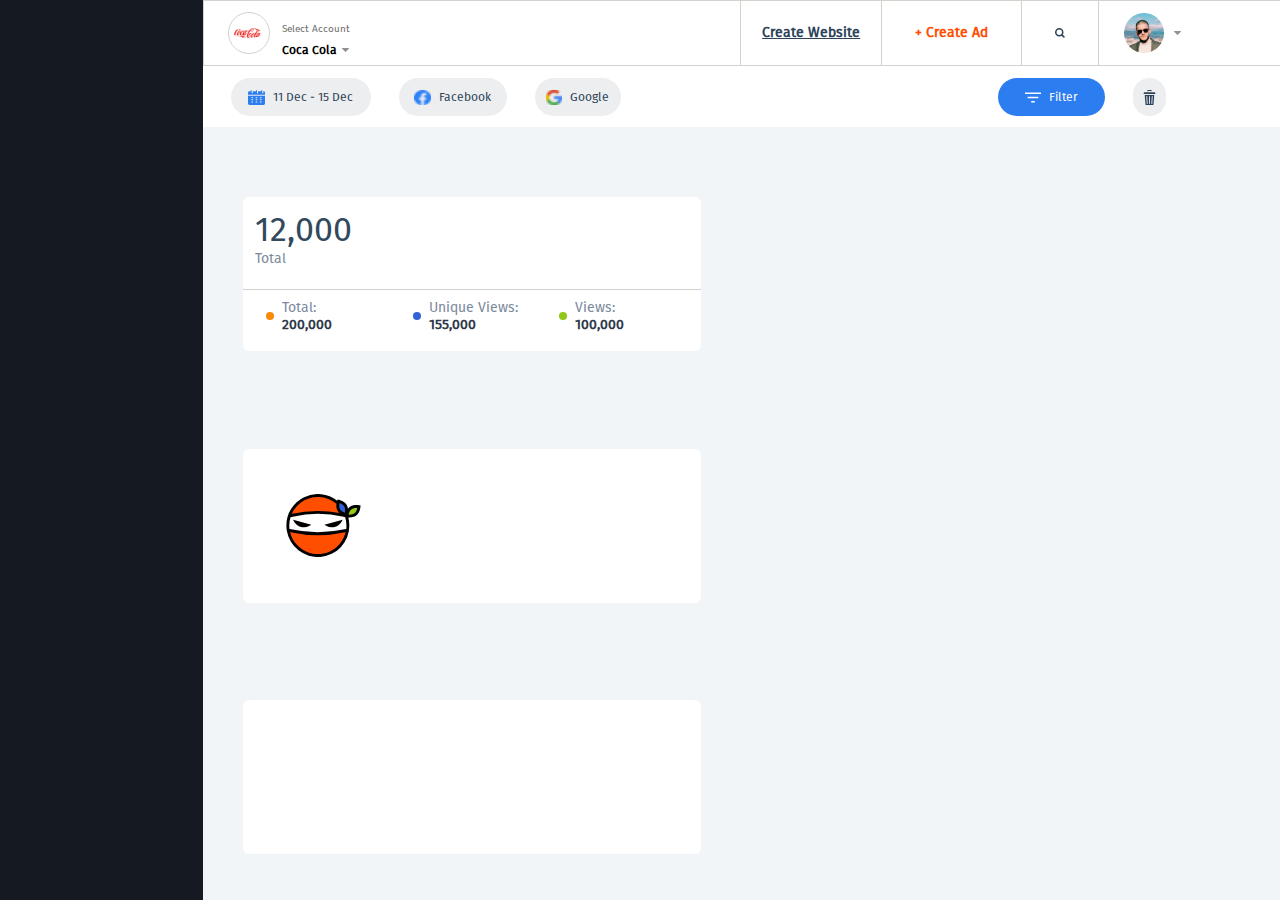
==== index.html @ 3c380040 "initial commit" ====
<!DOCTYPE html>
<html lang="en">
<head>
    <meta charset="UTF-8">
    <meta name="viewport" content="width=device-width, initial-scale=1.0">
    <link rel="stylesheet" href="index.css">
    <title>Document</title>
</head>
<body>
    <div class="sidebar"></div>
    <div class="content">
        <div class='header'>
            <div class='header-top'>
                <div class='row-1'>
                <div class='bg'><img src="Image 1.png" alt=""></div>
                <div class='account'>
                    <div class='select-account'>Select Account</div>
                    <div class='account-name'>Coca Cola <img src="down-arrow.svg" alt=""></div>
                </div>
            </div>
                <div class='create-website'>Create Website</div>
                <div class='create-website create-ad'>+ Create Ad</div>
                <div class='search'> <img src="search (6).svg" alt=""></div>
                <div class='profile'> 
                    <img class='img-profile' src="82698388_2507216622855440_4714711335986790400_o.png" alt="">
                    <img class='arrow' src="down-arrow.svg" alt="">
                </div>
            </div>
            <div class='header-bottom'>
                <div class='date'>
                    <img src="calendar (1).svg" alt="">
                    <p>11 Dec - 15 Dec</p>
                </div>
                <div class='date fb'>
                    <img src="Image 7.png" alt="">
                    <p>Facebook</p>
                </div>
                <div class='date google'>
                    <img src="Image 8.png" alt="">
                    <p>Google</p>
                </div>
                <div class='date filter'>
                    <img src="filter (2).svg" alt="">
                    <p>Filter</p>
                </div>
                <div class='date trash'>
                    <img src="trash.svg" alt="">
                </div>
            </div>
        </div>
        <div class='main-content'>
            <div class='content-left'>
                <div class='column'>
                    <div class='content-style'>
                        <div class='total-num'>
                            <p class='txt-total'>12,000</p>
                            <p class='txt-total-p'>Total</p>
                        </div>
                        <div class='data-total'>
                        <div class='data total'>
                            <div class='circle'></div>
                            <div class='txt-data'>
                                <p class='titles'>Total:</p>
                                <p class='numbers'>200,000</p>
                            </div>
                        </div>
                        <div class='data unique-views'>
                            <div class='circle'></div>
                            <div class='txt-data'>
                                <p class='titles'>Unique Views:</p>
                                <p class='numbers'>155,000 </p>
                            </div>
                        </div>
                        <div class='data views'>
                            <div class='circle'></div>
                            <div class='txt-data'>
                                <p class='titles'>Views:</p>
                                <p class='numbers'>100,000</p>
                            </div>
                        </div>
                    </div>
                    </div>
                    <div class='content-style'>
                        <div class='ninja'>
                            <img class='img-ninja' src="ninja.svg" alt="">
                        </div>
                        <div class='txt-ninja'>
                            
                        </div>
                    </div>
                    <div class='content-style'></div>
                </div>
            </div>
            <div></div>
        </div>
    </div>
</body>
</html>
---- index.css ----
@font-face {
    font-family: FiraGO;
    src: url(fonts/FiraGO-Regular.ttf);
  }

body {
    margin: 0;
    padding: 0;
    display: flex;
    flex-direction: row;
    box-sizing: border-box;
  }
  .sidebar {
    width: 16%;
    max-width: 215px;
    min-height: 100vh;
    background-color: #151a22;
  }
.content {
    width: 85%;
    max-width: 1151px;
    display: flex;
    min-height: 876px;
    flex-direction: column;
}
.header {
    /* height: 17%; */
    height: 148px;
    width: 100%;
    min-height: 74px;
}
.header-top {
    height: 50%;
    width: 100%;
    border: 1px solid rgb(211, 211, 205);
    display: flex;
    flex-direction: row;
}
.row-1 {
    width: 50%;
    height: 100%;
    display: flex;
    flex-direction: row;
    border-right: 1px solid rgb(211, 211, 205);
}
.bg {
    width: 40px;
    height:40px;
    border-radius: 22px;
    margin-left: 24px;
    align-self: center;
    border: 1px solid rgb(211, 211, 205);
}
.header-top img {
    width: 28px;
    height: 10px;
    object-fit: contain;
    border-radius: 22px;
    padding: 15px 5px;
}
.account {
    display: flex;
    flex-direction: column;
    height: 100%;
    margin-left: 12px;
}
.select-account {
    font-family: FiraGO;
    font-size: 10px;
    font-weight: normal;
    color: #727272;
    margin-top: 30%;
    height: 50%;
}
.account-name {
    margin-bottom: 20%;
    width: 100%;
    height: 50%;
    font-family: FiraGO;
    font-size: 12px;
    font-weight: bold;
    color: #000000;
    display: flex;
    flex-direction: row;
    align-items: center;
}
.account-name img {
    width: 7px;
    height: 4px;
}
.create-website {
    width: 13%;
    height: 100%;
    border-right: 1px solid rgb(211, 211, 205);
    font-family: FiraGO;
    font-size: 14px;
    font-weight: bold;
    font-stretch: normal;
    font-style: normal;
    line-height: 2.29;
    letter-spacing: normal;
    text-align: left;
    color: #2c435a;
    text-align: center;
    display: flex;
    align-items: center;
    justify-content: center;
    text-decoration-line: underline;
}
.create-ad {
    color: #ff4e00;
    text-decoration-line: none;
}
.search {
    width: 7%;
    height: 100%;
    border-right: 1px solid rgb(211, 211, 205);
    display: flex;
    align-items: center;
    justify-content: center;
}
.search img {
    width: 10.5px;
    height: 10.5px;
}
.profile {
    width: 17%;
    height: 100%;
    display: flex;
    flex-direction: row;
    align-items: center;
    justify-content: start;
}
.profile .img-profile {
    width: 40px;
    height: 40px;
    border-radius: 22px;
    margin-left: 20px;
}
.profile .arrow {
    width: 7px;
    height: 4px;
}

.header-bottom {
    width: 100%;
    height: 50%;
    display: flex;
    flex-direction: row;
    align-items: center;
    border-bottom: 1px solid rgb(211, 211, 205);
}
.date {
    width: 13%;
    height: 26%;
    max-width: 151px;
    min-height: 38px;
    display: flex;
    flex-direction: row;
    align-items: center;
    border-radius: 46px;
    background-color: #eceeef;
    margin-left: 28px;
    justify-content: center;
}
.date img {
    width: 16.6px;
    height: 15px;
}
.date p {
    font-family: FiraGO;
    font-size: 12px;
    font-weight: 500;
    color: #2c435a;
    margin-left: 8px;
}
.fb {
    width: 10%;
}
.google {
    width: 8%;
}
.filter {
    width: 10%;
    background-color: #2c7df0;
    margin-left: 35%;
}
.filter p {
    color: #fff;
}
.trash {
    width: 3%;
}

.main-content {
    display: flex;
    flex-direction: row;
    width: 100%;
    height: 100%;
    background-color: #f1f5f8;
}
.content-left {
    width: 50%;
}
.column {
    width: 85%;
    margin: 13% auto;
    height: 85%;
    max-width: 490px;
    display: flex;
    flex-direction: column;
    justify-content: space-between;
}
.content-style {
    width: 100%;
    height: 22%;
    min-height: 154px;
    background-color: #ffffff;
    display: flex;
    flex-direction: column;
    border-radius: 6px;
}
.total-num {
    width: 100%;
    height: 60%;
    display: flex;
    flex-direction: column;
    border-bottom: 1px solid rgb(211, 211, 205);
}
.txt-total {
    margin: 0;
    font-family: FiraGO;
    font-size: 34px;
    font-weight: normal;
    letter-spacing: normal;
    color: #32495e;
    margin-left: 12px;
    margin-top: 12px;
}
.txt-total-p {
    margin: 0;
    margin-left: 12px;
    font-family: FiraGO;
    font-size: 14px;
    font-weight: 500;
    font-stretch: normal;
    font-style: normal;
    color: #7c899d;
    }
.data-total {
    height: 40%;
    width: 100%;
    display: flex;
    flex-direction: row;
}
.data {
    width: 27%;
    height: 25%;
    margin-top: 4%;
    margin-left: 5%;
    display: flex;
    flex-direction: row;
    align-items: center;
}
.circle {
    width: 8px;
    height: 8px;
    background-color: #f78b06;
    border-radius: 22px;
}
.unique-views .circle {
    background-color: #3261d8;
}
.views .circle {
    background-color: #91c716;
}
.txt-data {
    display: flex;
    flex-direction: column;
}
.data-total p {
    margin: 0;
    margin-left: 8px;
}
.titles, .numbers{
    font-family: FiraGO;
    font-size: 14px;
    font-weight: normal;
    font-stretch: normal;
    font-style: normal;
    color: #7c899d;
}
.numbers {
    font-weight: bold;
    color: #2e3849;
}
.ninja {
    width: 35%;
    height: 100%;
    display: flex;
    align-items: center;
    justify-content: center;
}
.img-ninja {
    width: 75px;
    height: 63px;
}
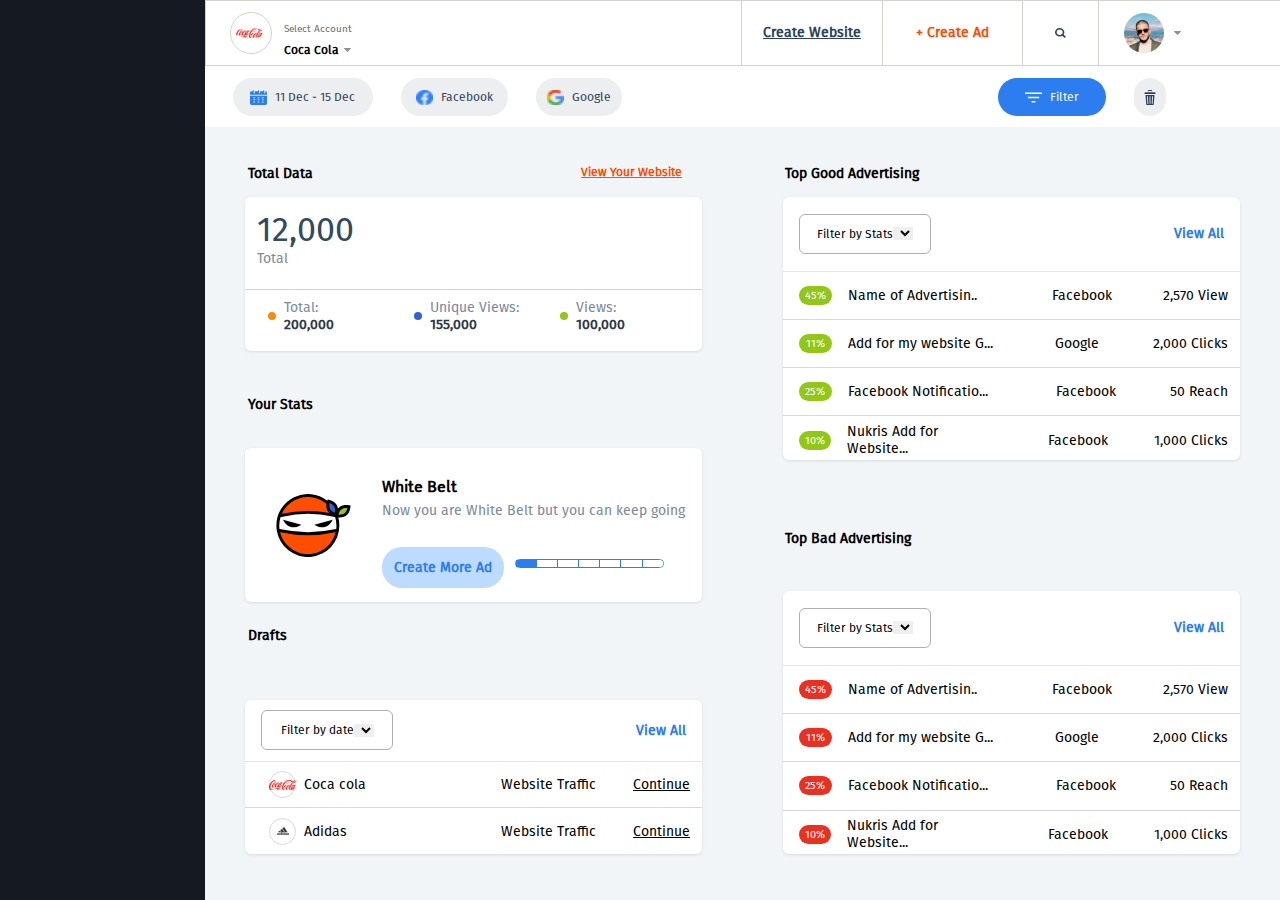
==== commit 6a407e39: "finished dashboard" ====
--- a/index.html
+++ b/index.html
@@ -12,44 +12,48 @@
         <div class='header'>
             <div class='header-top'>
                 <div class='row-1'>
-                <div class='bg'><img src="Image 1.png" alt=""></div>
+                <div class='bg'><img src="assets/photos/Image 1.png" alt=""></div>
                 <div class='account'>
                     <div class='select-account'>Select Account</div>
-                    <div class='account-name'>Coca Cola <img src="down-arrow.svg" alt=""></div>
+                    <div class='account-name'>Coca Cola <img src="assets/photos/down-arrow.svg" alt=""></div>
                 </div>
             </div>
                 <div class='create-website'>Create Website</div>
                 <div class='create-website create-ad'>+ Create Ad</div>
-                <div class='search'> <img src="search (6).svg" alt=""></div>
+                <div class='search'> <img src="assets/photos/search (6).svg" alt=""></div>
                 <div class='profile'> 
-                    <img class='img-profile' src="82698388_2507216622855440_4714711335986790400_o.png" alt="">
-                    <img class='arrow' src="down-arrow.svg" alt="">
+                    <img class='img-profile' src="assets/photos/82698388_2507216622855440_4714711335986790400_o.png" alt="">
+                    <img class='arrow' src="assets/photos/down-arrow.svg" alt="">
                 </div>
             </div>
             <div class='header-bottom'>
                 <div class='date'>
-                    <img src="calendar (1).svg" alt="">
+                    <img src="assets/photos/calendar (1).svg" alt="">
                     <p>11 Dec - 15 Dec</p>
                 </div>
                 <div class='date fb'>
-                    <img src="Image 7.png" alt="">
+                    <img src="assets/photos/Image 7.png" alt="">
                     <p>Facebook</p>
                 </div>
                 <div class='date google'>
-                    <img src="Image 8.png" alt="">
+                    <img src="assets/photos/Image 8.png" alt="">
                     <p>Google</p>
                 </div>
                 <div class='date filter'>
-                    <img src="filter (2).svg" alt="">
+                    <img src="assets/photos/filter (2).svg" alt="">
                     <p>Filter</p>
                 </div>
                 <div class='date trash'>
-                    <img src="trash.svg" alt="">
+                    <img src="assets/photos/trash.svg" alt="">
                 </div>
             </div>
         </div>
         <div class='main-content'>
             <div class='content-left'>
+                <h3 class='texts total-data'>Total Data</h3>
+                <h3 class='texts your-stats'>Your Stats</h3>
+                <h3 class='texts drafts'>Drafts</h3>
+                <h4 class='texts view-website'>View Your Website</h4>
                 <div class='column'>
                     <div class='content-style'>
                         <div class='total-num'>
@@ -80,18 +84,141 @@
                         </div>
                     </div>
                     </div>
+                    <div class='row content-style'>
+                        <div class='ninja'>
+                            <img class='img-ninja' src="assets/photos/ninja.svg" alt="">
+                        </div>
+                        <div class='txt-ninja'>
+                            <div class='white-belt'>
+                                <p>White Belt</p>
+                                <p>Now you are White Belt but you can keep going</p>
+                            </div>
+                            <div class='more-ads'>
+                                <div class="create-ads">Create More Ad</div>
+                                <div class='status'>
+                                    <div></div>
+                                    <div></div>
+                                    <div></div>
+                                    <div></div>
+                                    <div></div>
+                                    <div></div>
+                                    <div></div>
+                                </div>
+                            </div>
+                        </div>
+                    </div>
                     <div class='content-style'>
-                        <div class='ninja'>
-                            <img class='img-ninja' src="ninja.svg" alt="">
-                        </div>
-                        <div class='txt-ninja'>
-                            
-                        </div>
-                    </div>
-                    <div class='content-style'></div>
-                </div>
-            </div>
-            <div></div>
+                        <div class='filter-first-row'>
+                            <div class='filter-by'> Filter by date
+                                <select name="" id=""></select>
+                            </div>
+                            <div>View All</div>
+                        </div>
+                        <div class='drafts-second-row'>
+                            <div class='brand-name'>
+                                <div class='bg brand'><img src="assets/photos/Image 1.png" alt=""></div>
+                                <div>Coca cola</div>
+                            </div>
+                            <div>Website Traffic</div>
+                            <div>Continue</div>
+                        </div>
+                        <div class='drafts-second-row'>
+                            <div class='brand-name'>
+                                <div class='bg brand'><img src="assets/photos/Image 9.png" alt=""></div>
+                                <div>Adidas</div>
+                            </div>
+                            <div>Website Traffic</div>
+                            <div>Continue</div>
+                        </div>
+                    </div>
+                </div>
+            </div>
+            <div class='content-right'>
+                <h3 class='texts total-data'>Top Good Advertising</h3>
+                <h3 class='texts top-bad'>Top Bad Advertising</h3>
+                <div class='column'>
+                    <div class='content-style-right'>
+                        <div class='filter-first-row top-good'>
+                            <div class='filter-by'> Filter by Stats
+                                <select name="" id=""></select>
+                            </div>
+                            <div>View All</div>
+                        </div>
+                        <div class='drafts-second-row filter-stats'>
+                            <div class='brand-name'>
+                                <div class='percentage'>45%</div>
+                                <div>Name of Advertisin..</div>
+                            </div>
+                            <div>Facebook</div>
+                            <div>2,570 View</div>
+                        </div>
+                        <div class='drafts-second-row filter-stats'>
+                            <div class='brand-name'>
+                                <div class='percentage'>11%</div>
+                                <div>Add for my website G...</div>
+                            </div>
+                            <div>Google</div>
+                            <div>2,000 Clicks</div>
+                        </div>
+                        <div class='drafts-second-row filter-stats'>
+                            <div class='brand-name'>
+                                <div class='percentage'>25%</div>
+                                <div>Facebook Notificatio...</div>
+                            </div>
+                            <div>Facebook</div>
+                            <div>50 Reach</div>
+                        </div>
+                        <div class='drafts-second-row filter-stats'>
+                            <div class='brand-name'>
+                                <div class='percentage'>10%</div>
+                                <div>Nukris Add for Website...</div>
+                            </div>
+                            <div>Facebook</div>
+                            <div>1,000 Clicks</div>
+                        </div>
+                    </div>
+                    <div class='content-style-right'>
+                        <div class='filter-first-row top-good'>
+                            <div class='filter-by'> Filter by Stats
+                                <select name="" id=""></select>
+                            </div>
+                            <div>View All</div>
+                        </div>
+                        <div class='drafts-second-row filter-stats'>
+                            <div class='brand-name'>
+                                <div class='percentage red'>45%</div>
+                                <div>Name of Advertisin..</div>
+                            </div>
+                            <div>Facebook</div>
+                            <div>2,570 View</div>
+                        </div>
+                        <div class='drafts-second-row filter-stats'>
+                            <div class='brand-name'>
+                                <div class='percentage red'>11%</div>
+                                <div>Add for my website G...</div>
+                            </div>
+                            <div>Google</div>
+                            <div>2,000 Clicks</div>
+                        </div>
+                        <div class='drafts-second-row filter-stats'>
+                            <div class='brand-name'>
+                                <div class='percentage red'>25%</div>
+                                <div>Facebook Notificatio...</div>
+                            </div>
+                            <div>Facebook</div>
+                            <div>50 Reach</div>
+                        </div>
+                        <div class='drafts-second-row filter-stats'>
+                            <div class='brand-name'>
+                                <div class='percentage red'>10%</div>
+                                <div>Nukris Add for Website...</div>
+                            </div>
+                            <div>Facebook</div>
+                            <div>1,000 Clicks</div>
+                        </div>
+                    </div>
+                </div>
+            </div>
         </div>
     </div>
 </body>
--- a/index.css
+++ b/index.css
@@ -1,6 +1,6 @@
 @font-face {
     font-family: FiraGO;
-    src: url(fonts/FiraGO-Regular.ttf);
+    src: url(assets/fonts/FiraGO-Regular.ttf);
   }
 
 body {
@@ -17,11 +17,10 @@
     background-color: #151a22;
   }
 .content {
-    width: 85%;
-    max-width: 1151px;
     display: flex;
     min-height: 876px;
     flex-direction: column;
+    flex-grow: 1;
 }
 .header {
     /* height: 17%; */
@@ -201,6 +200,7 @@
 }
 .content-left {
     width: 50%;
+    position: relative;
 }
 .column {
     width: 85%;
@@ -219,6 +219,7 @@
     display: flex;
     flex-direction: column;
     border-radius: 6px;
+    box-shadow: 0 1px 3px 0 rgba(0, 0, 0, 0.1);
 }
 .total-num {
     width: 100%;
@@ -295,7 +296,7 @@
     color: #2e3849;
 }
 .ninja {
-    width: 35%;
+    width: 30%;
     height: 100%;
     display: flex;
     align-items: center;
@@ -305,3 +306,221 @@
     width: 75px;
     height: 63px;
 }
+.txt-ninja {
+    width: 70%;
+    height: 100%;
+    display: flex;
+    flex-direction: column;
+}
+.row {
+    flex-direction: row;
+}
+.white-belt {
+    width: 100%;
+    height: 50%;
+    display: flex;
+    flex-direction: column;
+    justify-content: flex-end;
+}
+.more-ads {
+    width: 100%;
+    height: 50%;
+    display: flex;
+    flex-direction: row;
+    justify-content: space-between;
+    align-items: center;
+}
+.white-belt p {
+    font-family: FiraGO;
+    font-size: 16px;
+    font-weight: bold;
+    color: #000000;
+    padding: 0;
+    margin: 0;
+    margin-bottom: 2%;
+}
+div.white-belt p:nth-child(2) {
+    font-size: 14px;
+    font-weight: normal;
+    color: #7c899d;
+}
+.create-ads {
+    width: 35%;
+    height: 40%;
+    border-radius: 20px;
+    background-color: #bddbff;
+    display: flex;
+    justify-content: center;
+    align-items: center;
+    padding: 5px;
+    font-family: FiraGO;
+    font-size: 14px;
+    font-weight: bold;
+    color: #2c7df0;
+    margin-top: 2%;
+}
+.status {
+    width: 147px;
+    height: 7px;
+    border: 1px solid blue;
+    margin-right: 12%;
+    border-radius: 6px;
+    border: 1px solid #2c7df0;
+    display: flex;
+    flex-direction: row;
+}
+.status div {
+    width: 14%;
+    height: 100%;
+    background-color: #ffffff;
+    border-right: 1px solid #2c7df0;
+}
+div.status :first-child {
+    background-color: #2c7df0;
+}
+div.status :last-child {
+    border: none;
+    border-radius: 6px;
+}
+.filter-by {
+    width: 130px;
+    height: 38px;
+    border-radius: 6px;
+    border: solid 1px #afafaf;
+    font-family: FiraGO;
+    font-size: 12px;
+    color: #000000;
+    display: flex;
+    align-items: center;
+    justify-content: center;
+    margin-left: 16px;
+}
+.filter-by select {
+    border: none;
+    color: #000000;
+    font-size: 10px;
+}
+.filter-first-row {
+    width: 100%;
+    height: 40%;
+    display: flex;
+    flex-direction: row;
+    justify-content: space-between;
+    align-items: center;
+    border-bottom:  solid 1px #e5e5e5;
+}
+div.filter-first-row :nth-child(2) {
+    font-family: FiraGO;
+    font-size: 14px;
+    font-weight: 800;
+    color: #2c7df0;
+    margin-right: 16px;
+}
+.drafts-second-row {
+    width: 100%;
+    height: 30%;
+    display: flex;
+    flex-direction: row;
+    justify-content: space-between;
+    align-items: center;
+    font-family: FiraGO;
+    font-size: 14px;
+    color: #000000;
+    border-bottom: 1px solid #d8d8d8;
+}
+.drafts-second-row:last-child {
+    border-bottom: none;
+}
+.brand-name {
+    width: 48%;
+    display: flex;
+    flex-direction: row;
+    align-items: center;
+}
+.brand {
+    width: 25px;
+    height: 25px;
+    border-radius: 22px;
+    border: solid 1px #d8d8d8;
+    margin-right: 8px;
+    display: flex;
+    justify-content: center;
+    align-items: center;
+}
+.drafts-second-row :nth-child(3) {
+    text-decoration: underline;
+    margin-right: 12px;
+}
+
+.content-right {
+    width: 50%;
+    position: relative;
+}
+.content-style-right {
+    width: 100%;
+    height: 40%;
+    background-color: #ffffff;
+    box-shadow: 0 1px 3px 0 rgba(0, 0, 0, 0.1);
+    border-radius: 6px;
+}
+.top-good {
+    height: 28%;
+}
+.filter-stats {
+    width: 100%;
+    height: 18%;
+}
+.filter-stats :nth-child(3) {
+    text-decoration: none;
+}
+.percentage {
+    width: 33px;
+    height: 19px;
+    border-radius: 30px;
+    background-color: #91c716;
+    margin-left: 16px;
+    margin-right: 16px;
+    color: #ffffff;
+    display: flex;
+    justify-content: center;
+    font-size: 11px;
+    align-items: center;
+}
+.red {
+    background-color: #eb2f20;
+}
+.texts {
+    font-family: FiraGO;
+    font-size: 14px;
+    font-weight: bold;
+    color: #000000;
+}
+.total-data {
+    position: absolute;
+    margin-left: 8%;
+    margin-top: 7%;
+}
+.your-stats {
+    position: absolute;
+    margin-left: 8%;
+    margin-top: 50%;
+}
+.drafts {
+    position: absolute;
+    margin-left: 8%;
+    margin-top: 93%;
+}
+.top-bad {
+    position: absolute;
+    margin-left: 8%;
+    margin-top: 75%;
+}
+.view-website {
+    position: absolute;
+    margin-left: 70%;
+    margin-top: 7%;
+    float: right;
+    color:  #ff4e00;
+    text-decoration: underline;
+    font-size: 12px;
+}
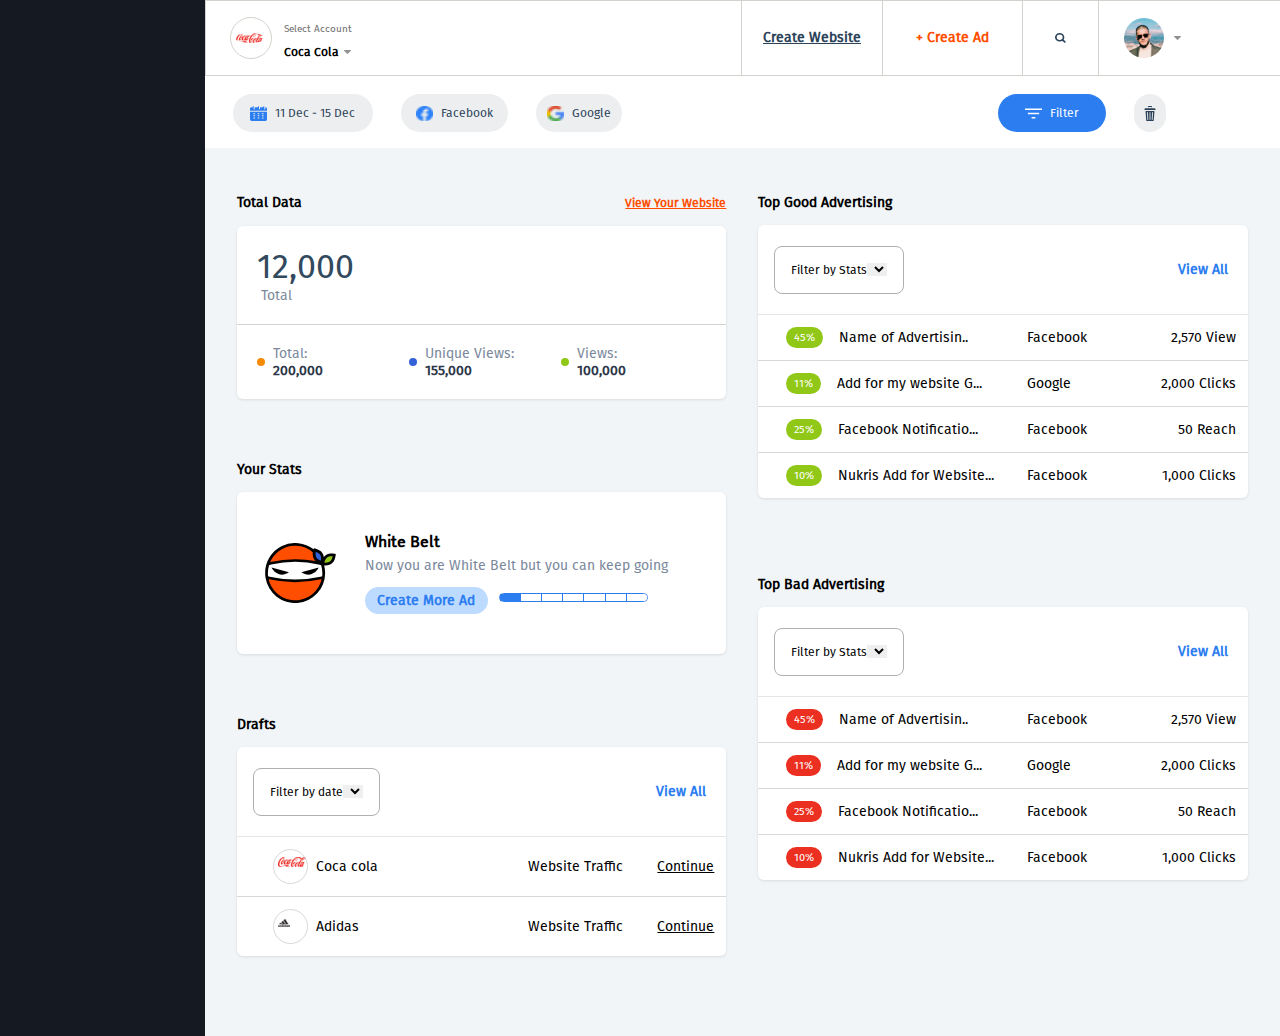
==== commit dcadc10a: "update" ====
--- a/index.html
+++ b/index.html
@@ -50,11 +50,11 @@
         </div>
         <div class='main-content'>
             <div class='content-left'>
-                <h3 class='texts total-data'>Total Data</h3>
-                <h3 class='texts your-stats'>Your Stats</h3>
-                <h3 class='texts drafts'>Drafts</h3>
-                <h4 class='texts view-website'>View Your Website</h4>
-                <div class='column'>
+                    <div class='block-style'>
+                        <div class='block-titles'>
+                        <h3 class='texts'>Total Data</h3>
+                        <h4 class='texts view-website'>View Your Website</h4>
+                    </div>
                     <div class='content-style'>
                         <div class='total-num'>
                             <p class='txt-total'>12,000</p>
@@ -84,6 +84,11 @@
                         </div>
                     </div>
                     </div>
+                </div>
+                <div class='block-style'>
+                    <div class='block-titles'>
+                        <h3 class='texts'>Your Stats</h3>
+                    </div>
                     <div class='row content-style'>
                         <div class='ninja'>
                             <img class='img-ninja' src="assets/photos/ninja.svg" alt="">
@@ -106,6 +111,11 @@
                                 </div>
                             </div>
                         </div>
+                </div>
+                </div>
+                <div class='block-style'>
+                    <div class='block-titles'>
+                        <h3 class='texts'>Drafts</h3>
                     </div>
                     <div class='content-style'>
                         <div class='filter-first-row'>
@@ -132,11 +142,13 @@
                         </div>
                     </div>
                 </div>
-            </div>
+                </div>
             <div class='content-right'>
-                <h3 class='texts total-data'>Top Good Advertising</h3>
-                <h3 class='texts top-bad'>Top Bad Advertising</h3>
                 <div class='column'>
+                    <div class='block-style'>
+                        <div class='block-titles'>
+                    <h3 class='texts'>Top Good Advertising</h3>
+                </div>
                     <div class='content-style-right'>
                         <div class='filter-first-row top-good'>
                             <div class='filter-by'> Filter by Stats
@@ -177,6 +189,11 @@
                             <div>1,000 Clicks</div>
                         </div>
                     </div>
+                </div>
+                <div class='block-style'>
+                    <div class='block-titles'>
+                <h3 class='texts'>Top Bad Advertising</h3>
+            </div>
                     <div class='content-style-right'>
                         <div class='filter-first-row top-good'>
                             <div class='filter-by'> Filter by Stats
@@ -219,6 +236,7 @@
                     </div>
                 </div>
             </div>
+            </div>
         </div>
     </div>
 </body>
--- a/index.css
+++ b/index.css
@@ -26,7 +26,6 @@
     /* height: 17%; */
     height: 148px;
     width: 100%;
-    min-height: 74px;
 }
 .header-top {
     height: 50%;
@@ -195,35 +194,50 @@
     display: flex;
     flex-direction: row;
     width: 100%;
-    height: 100%;
     background-color: #f1f5f8;
 }
 .content-left {
     width: 50%;
-    position: relative;
+    padding: 32px;
+    padding-right: 16px;
 }
 .column {
-    width: 85%;
-    margin: 13% auto;
-    height: 85%;
-    max-width: 490px;
+    width: 100%;
     display: flex;
     flex-direction: column;
     justify-content: space-between;
-}
-.content-style {
-    width: 100%;
-    height: 22%;
-    min-height: 154px;
+    flex-grow: 1;
+}
+.block-style {
+    display: flex;
+    flex-direction: column;
+}
+.block-titles {
+    display: flex;
+    flex-direction: row;
+    justify-content: space-between;
+}
+.texts {
+    font-family: FiraGO;
+    font-size: 14px;
+    font-weight: bold;
+    color: #000000;
+}
+.view-website {
+    color:  #ff4e00;
+    text-decoration: underline;
+    font-size: 12px;
+}
+
+.content-style { 
     background-color: #ffffff;
     display: flex;
     flex-direction: column;
     border-radius: 6px;
     box-shadow: 0 1px 3px 0 rgba(0, 0, 0, 0.1);
+    margin-bottom: 48px;
 }
 .total-num {
-    width: 100%;
-    height: 60%;
     display: flex;
     flex-direction: column;
     border-bottom: 1px solid rgb(211, 211, 205);
@@ -232,36 +246,30 @@
     margin: 0;
     font-family: FiraGO;
     font-size: 34px;
-    font-weight: normal;
-    letter-spacing: normal;
     color: #32495e;
-    margin-left: 12px;
-    margin-top: 12px;
+    padding: 20px 0 0 20px;
 }
 .txt-total-p {
     margin: 0;
-    margin-left: 12px;
     font-family: FiraGO;
     font-size: 14px;
     font-weight: 500;
     font-stretch: normal;
     font-style: normal;
     color: #7c899d;
-    }
+    padding: 0 0 20px 24px;
+}
 .data-total {
-    height: 40%;
     width: 100%;
     display: flex;
     flex-direction: row;
 }
 .data {
     width: 27%;
-    height: 25%;
-    margin-top: 4%;
-    margin-left: 5%;
-    display: flex;
-    flex-direction: row;
-    align-items: center;
+    display: flex;
+    flex-direction: row;
+    align-items: center;
+    padding: 20px 0 20px 20px;
 }
 .circle {
     width: 8px;
@@ -297,34 +305,32 @@
 }
 .ninja {
     width: 30%;
-    height: 100%;
     display: flex;
     align-items: center;
     justify-content: center;
+    padding: 16px;
 }
 .img-ninja {
     width: 75px;
-    height: 63px;
+    height: 60px;
 }
 .txt-ninja {
-    width: 70%;
-    height: 100%;
-    display: flex;
-    flex-direction: column;
+    width: 100%;
+    display: flex;
+    flex-direction: column;
+    padding: 40px 40px 40px 0;
 }
 .row {
     flex-direction: row;
 }
 .white-belt {
     width: 100%;
-    height: 50%;
     display: flex;
     flex-direction: column;
     justify-content: flex-end;
 }
 .more-ads {
     width: 100%;
-    height: 50%;
     display: flex;
     flex-direction: row;
     justify-content: space-between;
@@ -346,7 +352,6 @@
 }
 .create-ads {
     width: 35%;
-    height: 40%;
     border-radius: 20px;
     background-color: #bddbff;
     display: flex;
@@ -371,7 +376,6 @@
 }
 .status div {
     width: 14%;
-    height: 100%;
     background-color: #ffffff;
     border-right: 1px solid #2c7df0;
 }
@@ -380,12 +384,10 @@
 }
 div.status :last-child {
     border: none;
-    border-radius: 6px;
+    border-radius: 8px;
 }
 .filter-by {
-    width: 130px;
-    height: 38px;
-    border-radius: 6px;
+    border-radius: 8px;
     border: solid 1px #afafaf;
     font-family: FiraGO;
     font-size: 12px;
@@ -393,7 +395,7 @@
     display: flex;
     align-items: center;
     justify-content: center;
-    margin-left: 16px;
+    padding: 16px;
 }
 .filter-by select {
     border: none;
@@ -401,24 +403,28 @@
     font-size: 10px;
 }
 .filter-first-row {
-    width: 100%;
-    height: 40%;
     display: flex;
     flex-direction: row;
     justify-content: space-between;
     align-items: center;
     border-bottom:  solid 1px #e5e5e5;
+    padding: 16px 0 16px 16px;
 }
 div.filter-first-row :nth-child(2) {
     font-family: FiraGO;
     font-size: 14px;
     font-weight: 800;
     color: #2c7df0;
-    margin-right: 16px;
+    padding: 20px;
+}
+.filter-stats :nth-child(3) {
+    text-decoration: none;
+    display: flex;
+    justify-content: flex-end;
+    flex-grow: 1;
 }
 .drafts-second-row {
     width: 100%;
-    height: 30%;
     display: flex;
     flex-direction: row;
     justify-content: space-between;
@@ -432,78 +438,55 @@
     border-bottom: none;
 }
 .brand-name {
-    width: 48%;
-    display: flex;
-    flex-direction: row;
-    align-items: center;
+    width: 50%;
+    display: flex;
+    flex-direction: row;
+    align-items: center;
+    padding: 12px;
 }
 .brand {
     width: 25px;
     height: 25px;
     border-radius: 22px;
     border: solid 1px #d8d8d8;
+    padding: 4px;
     margin-right: 8px;
-    display: flex;
-    justify-content: center;
-    align-items: center;
 }
 .drafts-second-row :nth-child(3) {
     text-decoration: underline;
-    margin-right: 12px;
-}
-
+    padding: 12px;
+}
+.network {
+    width: 20%;
+    padding: 12px;
+}
 .content-right {
     width: 50%;
-    position: relative;
+    padding: 32px;
+    padding-left: 16px;
 }
 .content-style-right {
     width: 100%;
-    height: 40%;
     background-color: #ffffff;
     box-shadow: 0 1px 3px 0 rgba(0, 0, 0, 0.1);
     border-radius: 6px;
-}
-.top-good {
-    height: 28%;
-}
-.filter-stats {
-    width: 100%;
-    height: 18%;
-}
+    margin-bottom: 64px;
+}
+
 .filter-stats :nth-child(3) {
     text-decoration: none;
 }
 .percentage {
-    width: 33px;
-    height: 19px;
     border-radius: 30px;
     background-color: #91c716;
     margin-left: 16px;
     margin-right: 16px;
     color: #ffffff;
-    display: flex;
-    justify-content: center;
     font-size: 11px;
-    align-items: center;
+    padding: 4px 8px 4px 8px;
 }
 .red {
     background-color: #eb2f20;
-}
-.texts {
-    font-family: FiraGO;
-    font-size: 14px;
-    font-weight: bold;
-    color: #000000;
-}
-.total-data {
-    position: absolute;
-    margin-left: 8%;
-    margin-top: 7%;
-}
-.your-stats {
-    position: absolute;
-    margin-left: 8%;
-    margin-top: 50%;
 }
 .drafts {
     position: absolute;
@@ -515,12 +498,3 @@
     margin-left: 8%;
     margin-top: 75%;
 }
-.view-website {
-    position: absolute;
-    margin-left: 70%;
-    margin-top: 7%;
-    float: right;
-    color:  #ff4e00;
-    text-decoration: underline;
-    font-size: 12px;
-}
